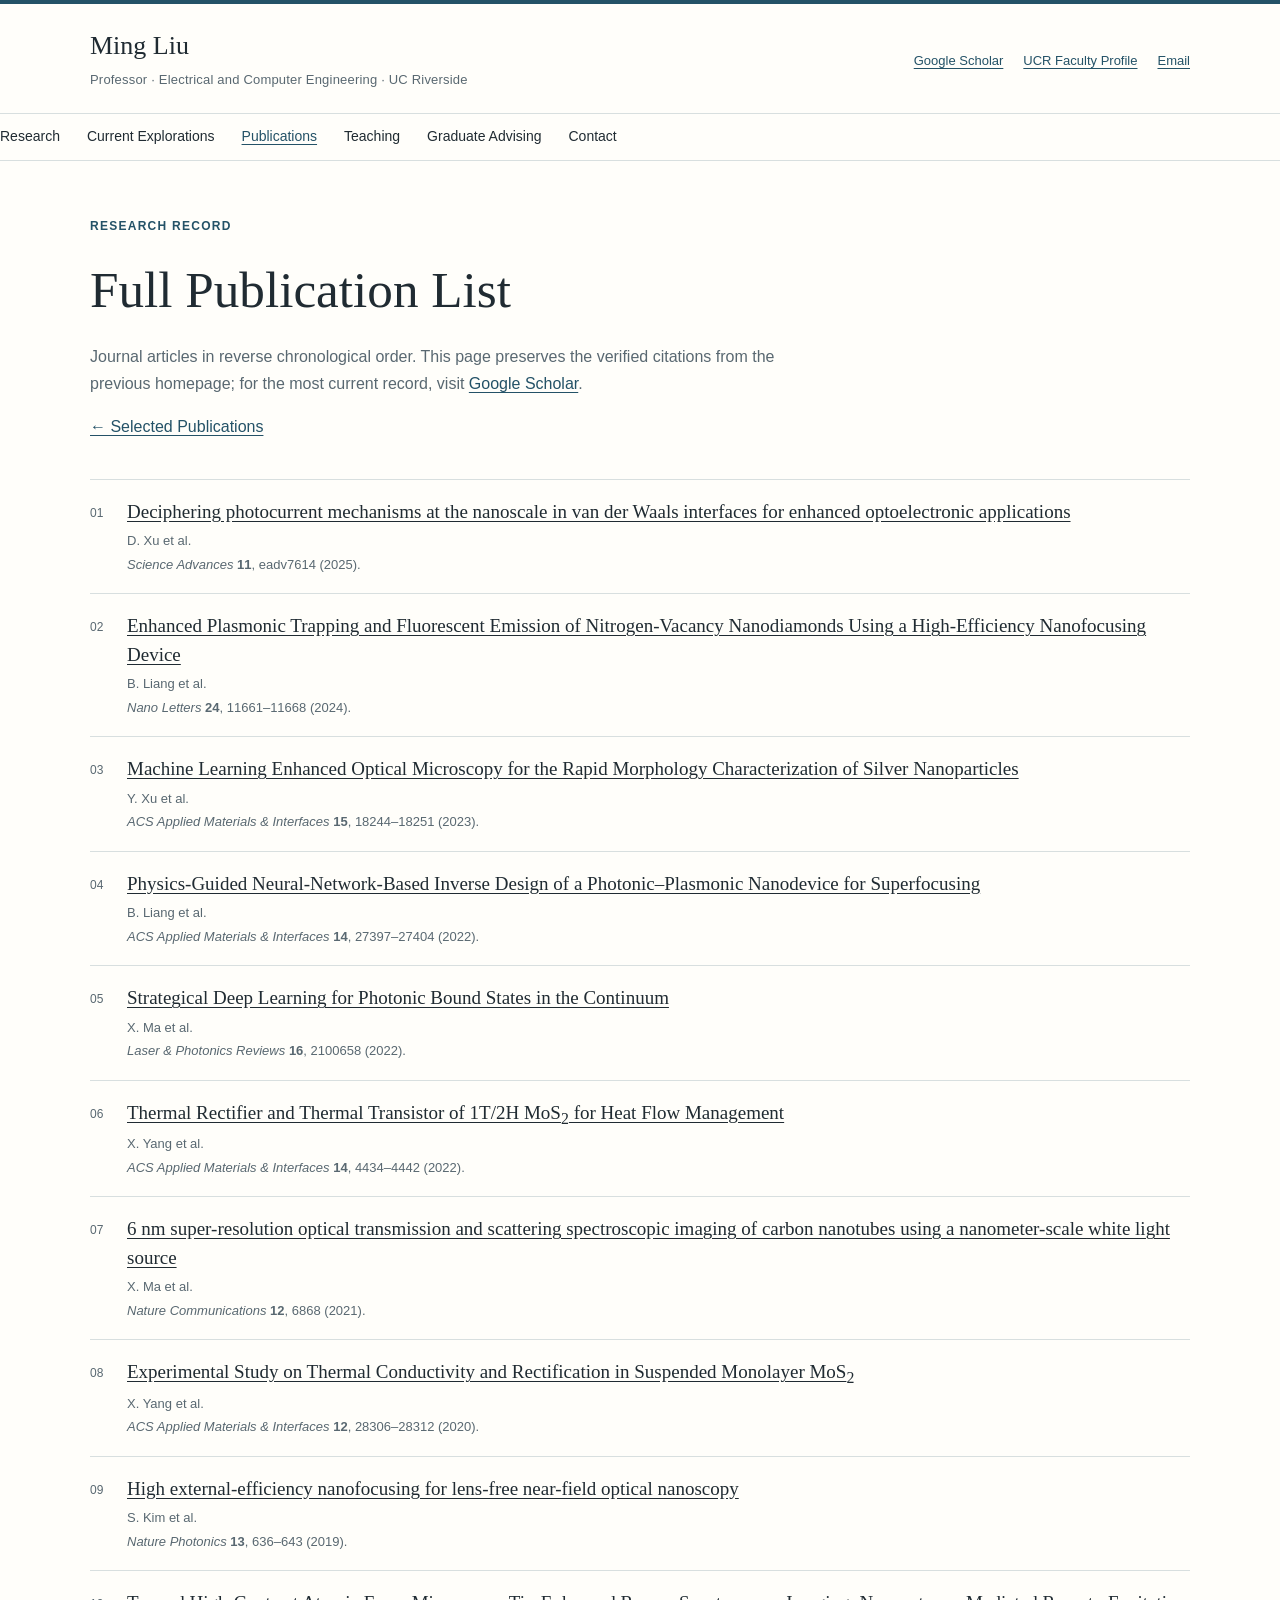
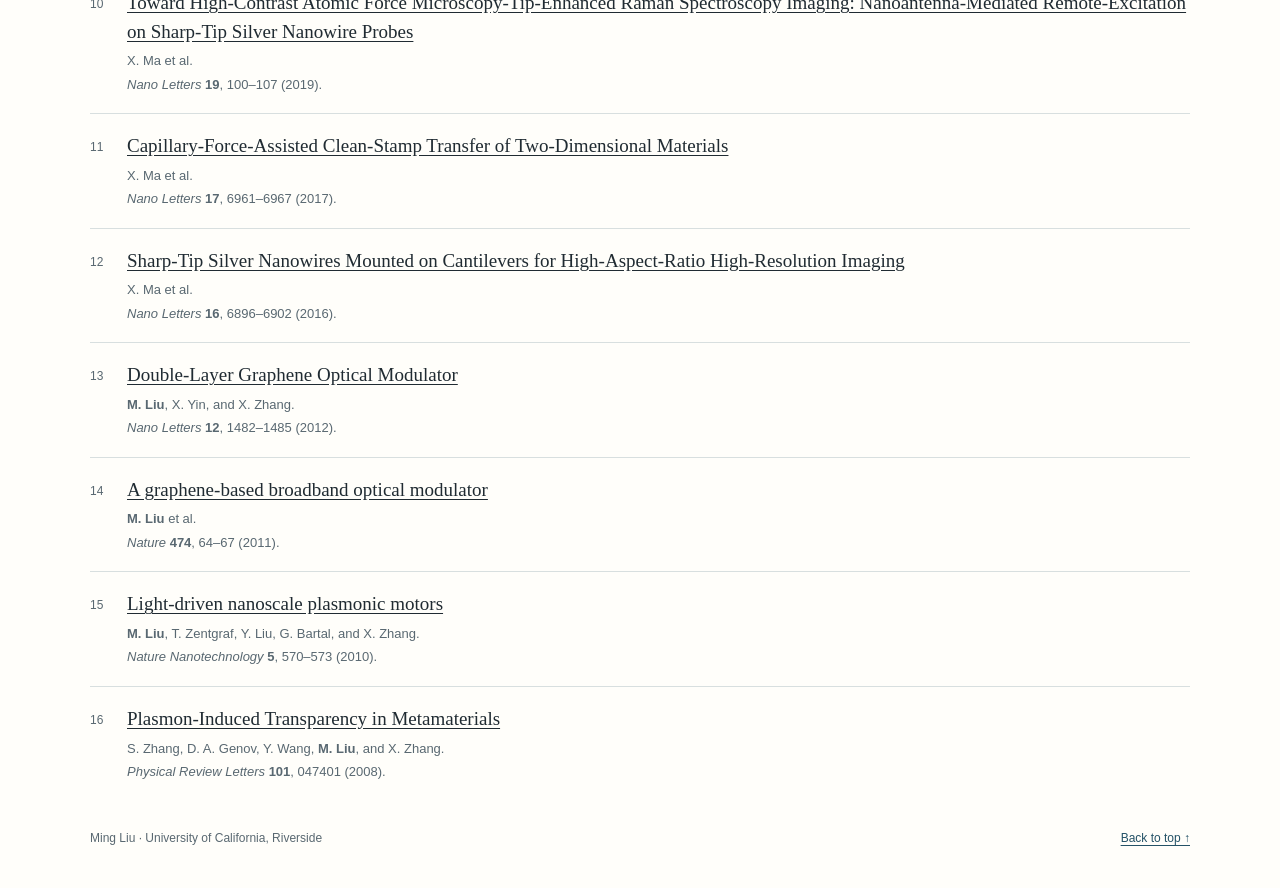
==== publications.html @ 0be2b6e4 "Redesign academic homepage around measurement science" ====
<!doctype html>
<html lang="en">
<head>
  <meta charset="utf-8">
  <meta name="viewport" content="width=device-width, initial-scale=1">
  <meta name="description" content="Full publication list for Ming Liu, Professor of Electrical and Computer Engineering at UC Riverside.">
  <title>Publications | Ming Liu | UC Riverside</title>
  <link rel="stylesheet" href="assets/site.css">
</head>
<body id="top">
  <a class="skip-link" href="#main">Skip to content</a>
  <header class="site-header">
    <div class="shell topline">
      <div><a class="brand" href="index.html#top">Ming Liu</a><div class="role">Professor · Electrical and Computer Engineering · UC Riverside</div></div>
      <div class="top-links"><a href="https://scholar.google.com/citations?user=1bPwuWgAAAAJ&amp;hl=en">Google Scholar</a><a href="https://profiles.ucr.edu/app/home/profile/mingliu">UCR Faculty Profile</a><a href="mailto:ming@ece.ucr.edu">Email</a></div>
    </div>
    <nav class="site-nav" aria-label="Main navigation"><ul class="shell">
      <li><a href="index.html#research">Research</a></li>
      <li><a href="index.html#explorations">Current Explorations</a></li>
      <li><a href="#publications" aria-current="page">Publications</a></li>
      <li><a href="index.html#teaching">Teaching</a></li>
      <li><a href="index.html#graduate-advising">Graduate Advising</a></li>
      <li><a href="index.html#contact">Contact</a></li>
    </ul></nav>
  </header>
  <main class="shell" id="main">
    <header class="inner-hero"><div class="eyebrow">Research record</div><h1 id="publications">Full Publication List</h1><p>Journal articles in reverse chronological order. This page preserves the verified citations from the previous homepage; for the most current record, visit <a href="https://scholar.google.com/citations?user=1bPwuWgAAAAJ&amp;hl=en">Google Scholar</a>.</p><p><a href="index.html#publications">← Selected Publications</a></p></header>
          <ol class="publications">
            <li class="publication">
              <a class="paper-title" href="https://doi.org/10.1126/sciadv.adv7614">Deciphering photocurrent mechanisms at the nanoscale in van der Waals interfaces for enhanced optoelectronic applications</a>
              <p class="paper-authors">D. Xu et al.</p>
              <p class="paper-venue"><cite>Science Advances</cite> <strong>11</strong>, eadv7614 (2025).</p>
            </li>
            <li class="publication">
              <a class="paper-title" href="https://doi.org/10.1021/acs.nanolett.4c03163">Enhanced Plasmonic Trapping and Fluorescent Emission of Nitrogen-Vacancy Nanodiamonds Using a High-Efficiency Nanofocusing Device</a>
              <p class="paper-authors">B. Liang et al.</p>
              <p class="paper-venue"><cite>Nano Letters</cite> <strong>24</strong>, 11661–11668 (2024).</p>
            </li>
            <li class="publication">
              <a class="paper-title" href="https://doi.org/10.1021/acsami.3c02448">Machine Learning Enhanced Optical Microscopy for the Rapid Morphology Characterization of Silver Nanoparticles</a>
              <p class="paper-authors">Y. Xu et al.</p>
              <p class="paper-venue"><cite>ACS Applied Materials &amp; Interfaces</cite> <strong>15</strong>, 18244–18251 (2023).</p>
            </li>
            <li class="publication">
              <a class="paper-title" href="https://doi.org/10.1021/acsami.2c05083">Physics-Guided Neural-Network-Based Inverse Design of a Photonic–Plasmonic Nanodevice for Superfocusing</a>
              <p class="paper-authors">B. Liang et al.</p>
              <p class="paper-venue"><cite>ACS Applied Materials &amp; Interfaces</cite> <strong>14</strong>, 27397–27404 (2022).</p>
            </li>
            <li class="publication">
              <a class="paper-title" href="https://doi.org/10.1002/lpor.202100658">Strategical Deep Learning for Photonic Bound States in the Continuum</a>
              <p class="paper-authors">X. Ma et al.</p>
              <p class="paper-venue"><cite>Laser &amp; Photonics Reviews</cite> <strong>16</strong>, 2100658 (2022).</p>
            </li>
            <li class="publication">
              <a class="paper-title" href="https://doi.org/10.1021/acsami.1c21226">Thermal Rectifier and Thermal Transistor of 1T/2H MoS<sub>2</sub> for Heat Flow Management</a>
              <p class="paper-authors">X. Yang et al.</p>
              <p class="paper-venue"><cite>ACS Applied Materials &amp; Interfaces</cite> <strong>14</strong>, 4434–4442 (2022).</p>
            </li>
            <li class="publication">
              <a class="paper-title" href="https://doi.org/10.1038/s41467-021-27216-5">6 nm super-resolution optical transmission and scattering spectroscopic imaging of carbon nanotubes using a nanometer-scale white light source</a>
              <p class="paper-authors">X. Ma et al.</p>
              <p class="paper-venue"><cite>Nature Communications</cite> <strong>12</strong>, 6868 (2021).</p>
            </li>
            <li class="publication">
              <a class="paper-title" href="https://doi.org/10.1021/acsami.0c07544">Experimental Study on Thermal Conductivity and Rectification in Suspended Monolayer MoS<sub>2</sub></a>
              <p class="paper-authors">X. Yang et al.</p>
              <p class="paper-venue"><cite>ACS Applied Materials &amp; Interfaces</cite> <strong>12</strong>, 28306–28312 (2020).</p>
            </li>
            <li class="publication">
              <a class="paper-title" href="https://doi.org/10.1038/s41566-019-0456-9">High external-efficiency nanofocusing for lens-free near-field optical nanoscopy</a>
              <p class="paper-authors">S. Kim et al.</p>
              <p class="paper-venue"><cite>Nature Photonics</cite> <strong>13</strong>, 636–643 (2019).</p>
            </li>
            <li class="publication">
              <a class="paper-title" href="https://doi.org/10.1021/acs.nanolett.8b03399">Toward High-Contrast Atomic Force Microscopy-Tip-Enhanced Raman Spectroscopy Imaging: Nanoantenna-Mediated Remote-Excitation on Sharp-Tip Silver Nanowire Probes</a>
              <p class="paper-authors">X. Ma et al.</p>
              <p class="paper-venue"><cite>Nano Letters</cite> <strong>19</strong>, 100–107 (2019).</p>
            </li>
            <li class="publication">
              <a class="paper-title" href="https://doi.org/10.1021/acs.nanolett.7b03449">Capillary-Force-Assisted Clean-Stamp Transfer of Two-Dimensional Materials</a>
              <p class="paper-authors">X. Ma et al.</p>
              <p class="paper-venue"><cite>Nano Letters</cite> <strong>17</strong>, 6961–6967 (2017).</p>
            </li>
            <li class="publication">
              <a class="paper-title" href="https://doi.org/10.1021/acs.nanolett.6b02802">Sharp-Tip Silver Nanowires Mounted on Cantilevers for High-Aspect-Ratio High-Resolution Imaging</a>
              <p class="paper-authors">X. Ma et al.</p>
              <p class="paper-venue"><cite>Nano Letters</cite> <strong>16</strong>, 6896–6902 (2016).</p>
            </li>
            <li class="publication">
              <a class="paper-title" href="https://doi.org/10.1021/nl204202k">Double-Layer Graphene Optical Modulator</a>
              <p class="paper-authors"><strong>M. Liu</strong>, X. Yin, and X. Zhang.</p>
              <p class="paper-venue"><cite>Nano Letters</cite> <strong>12</strong>, 1482–1485 (2012).</p>
            </li>
            <li class="publication">
              <a class="paper-title" href="https://doi.org/10.1038/nature10067">A graphene-based broadband optical modulator</a>
              <p class="paper-authors"><strong>M. Liu</strong> et al.</p>
              <p class="paper-venue"><cite>Nature</cite> <strong>474</strong>, 64–67 (2011).</p>
            </li>
            <li class="publication">
              <a class="paper-title" href="https://doi.org/10.1038/nnano.2010.128">Light-driven nanoscale plasmonic motors</a>
              <p class="paper-authors"><strong>M. Liu</strong>, T. Zentgraf, Y. Liu, G. Bartal, and X. Zhang.</p>
              <p class="paper-venue"><cite>Nature Nanotechnology</cite> <strong>5</strong>, 570–573 (2010).</p>
            </li>
            <li class="publication">
              <a class="paper-title" href="https://doi.org/10.1103/PhysRevLett.101.047401">Plasmon-Induced Transparency in Metamaterials</a>
              <p class="paper-authors">S. Zhang, D. A. Genov, Y. Wang, <strong>M. Liu</strong>, and X. Zhang.</p>
              <p class="paper-venue"><cite>Physical Review Letters</cite> <strong>101</strong>, 047401 (2008).</p>
            </li>
          </ol>
  </main>
  <footer class="site-footer shell"><span>Ming Liu · University of California, Riverside</span><a href="#top">Back to top ↑</a></footer>
</body>
</html>
---- assets/site.css ----
:root {
  --ink:#202b32;
  --muted:#596871;
  --accent:#245267;
  --line:#d8dfdf;
  --soft:#f3f6f5;
  --paper:#fffefa;
}
* {
  box-sizing:border-box;
}
html {
  scroll-behavior:smooth;
  scroll-padding-top:24px;
}
body {
  margin:0;
  color:var(--ink);
  background:var(--paper);
  font:17px/1.68 -apple-system,BlinkMacSystemFont,"Segoe UI",Arial,sans-serif;
}
a {
  color:var(--accent);
  text-underline-offset:3px;
}
a:hover {
  text-decoration-thickness:2px;
}
a:focus-visible {
  outline:2px solid var(--accent);
  outline-offset:4px;
}
img {
  max-width:100%;
}
p {
  margin:0 0 1em;
}
p:last-child {
  margin-bottom:0;
}
h1,h2,h3 {
  font-family:Georgia,"Times New Roman",serif;
  font-weight:400;
}
.shell {
  width:min(100% - 64px,1100px);
  margin-inline:auto;
}
.skip-link {
  position:absolute;
  left:16px;
  top:-80px;
  z-index:10;
  padding:8px 14px;
  background:white;
}
.skip-link:focus {
  top:8px;
}
.site-header {
  border-top:4px solid var(--accent);
}
.topline {
  display:flex;
  align-items:center;
  justify-content:space-between;
  gap:28px;
  padding:27px 0 23px;
}
.brand {
  color:var(--ink);
  text-decoration:none;
  font:26px/1.15 Georgia,"Times New Roman",serif;
}
.brand:hover {
  color:var(--accent);
}
.role {
  margin-top:5px;
  color:var(--muted);
  font-size:13px;
  letter-spacing:.015em;
}
.top-links {
  display:flex;
  flex-wrap:wrap;
  justify-content:flex-end;
  gap:7px 20px;
  font-size:13px;
}
.top-links a {
  white-space:nowrap;
}
.site-nav {
  border-block:1px solid var(--line);
}
.site-nav ul {
  display:flex;
  flex-wrap:wrap;
  gap:0 27px;
  list-style:none;
  padding:0;
  margin:0;
}
.site-nav a {
  display:inline-block;
  padding:11px 0;
  color:var(--ink);
  text-decoration:none;
  font-size:14px;
}
.site-nav a:hover,.site-nav a[aria-current="page"] {
  color:var(--accent);
  text-decoration:underline;
}
.hero {
  display:grid;
  grid-template-columns:minmax(0,1fr) 125px;
  column-gap:clamp(24px,6vw,80px);
  row-gap:12px;
  align-items:start;
  padding:38px 0 40px;
}
.eyebrow {
  color:var(--accent);
  font-size:12px;
  font-weight:650;
  letter-spacing:.105em;
  text-transform:uppercase;
}
.hero h1 {
  margin:12px 0 20px;
  max-width:790px;
  font-size:clamp(36px,4.5vw,60px);
  line-height:1.1;
  letter-spacing:-.025em;
}
.hero p {
  max-width:750px;
  font-size:18px;
  line-height:1.64;
}
.portrait {
  display:block;
  width:125px;
  height:150px;
  object-fit:cover;
}
.section {
  border-top:1px solid var(--line);
  padding:56px 0 62px;
}
#research {
  padding-top:38px;
}
.section-header {
  display:grid;
  grid-template-columns:190px minmax(0,1fr);
  gap:30px;
  margin-bottom:30px;
}
.section-header h2 {
  margin:0;
  color:var(--accent);
  font-size:31px;
  line-height:1.17;
  letter-spacing:-.02em;
}
.section-header p {
  max-width:720px;
  margin:3px 0 0;
  color:var(--muted);
  font-size:16px;
}
.research-list {
  display:grid;
  gap:27px;
}
.research-area {
  display:grid;
  grid-template-columns:minmax(0,.95fr) minmax(0,1.05fr);
  gap:clamp(22px,4vw,48px);
  align-items:center;
  padding:24px 0;
  border-top:1px solid var(--line);
}
.research-area:nth-child(even) .research-figure {
  order:2;
}
.research-figure {
  margin:0;
  min-width:0;
}
.research-figure>a {
  display:block;
  border:1px solid var(--line);
  background:white;
}
.research-figure img {
  display:block;
  width:100%;
  height:auto;
}
.research-figure figcaption {
  margin-top:8px;
  color:var(--muted);
  font-size:11px;
  line-height:1.45;
}
.research-copy .number {
  color:var(--accent);
  font-size:12px;
  font-weight:650;
  letter-spacing:.09em;
}
.research-copy h3 {
  margin:8px 0 13px;
  font-size:clamp(24px,2.6vw,33px);
  line-height:1.22;
  letter-spacing:-.02em;
}
.research-copy p {
  max-width:520px;
  margin-bottom:16px;
}
.research-copy .question {
  color:var(--accent);
  font-size:16px;
  font-weight:600;
  line-height:1.5;
}
.references {
  margin:0;
  color:var(--muted);
  font-size:13px;
  line-height:1.7;
}
.methods {
  display:grid;
  grid-template-columns:190px minmax(0,1fr);
  gap:30px;
  padding:27px 30px;
  margin:4px 0 60px;
  background:var(--soft);
  border-left:3px solid var(--accent);
}
.methods h2 {
  margin:0;
  color:var(--accent);
  font-size:23px;
  line-height:1.25;
}
.methods p {
  margin-bottom:11px;
  font-size:16px;
}
.explorations {
  padding-top:54px;
}
.explore-grid {
  display:grid;
  grid-template-columns:1fr 1fr;
  gap:32px;
}
.explore-card {
  max-width:760px;
  margin-left:220px;
  padding:24px 0 0;
  border-top:2px solid var(--line);
}
.explore-card h3 {
  margin:0 0 12px;
  font-size:25px;
}
.explore-card p {
  font-size:16px;
}
.status {
  display:inline-block;
  margin-top:13px;
  color:var(--muted);
  font-size:12px;
}
.selected-list,.publications {
  list-style:none;
  padding:0;
  margin:0;
}
.selected-list {
  display:grid;
  grid-template-columns:1fr 1fr;
  gap:0 38px;
}
.selected-list li {
  padding:17px 0;
  border-top:1px solid var(--line);
}
.selected-list a {
  display:block;
  color:var(--ink);
  font:18px/1.43 Georgia,"Times New Roman",serif;
}
.selected-list a:hover {
  color:var(--accent);
}
.selected-list small {
  display:block;
  margin-top:5px;
  color:var(--muted);
  font-size:13px;
  line-height:1.5;
}
.all-publications {
  margin:25px 0 0;
  font-size:14px;
}
.compact {
  display:grid;
  grid-template-columns:190px minmax(0,1fr);
  gap:30px;
}
.compact h2 {
  margin:0;
  color:var(--accent);
  font-size:28px;
  line-height:1.25;
}
.compact>div {
  max-width:730px;
}
.compact p {
  font-size:16px;
}
.teaching-level {
  margin:20px 0 9px;
  font-size:20px;
}
.course-list {
  display:grid;
  grid-template-columns:140px minmax(0,1fr);
  gap:7px 16px;
  margin:0;
  font-size:15px;
}
.course-list dt {
  color:var(--accent);
  font-weight:600;
}
.course-list dd {
  margin:0;
}
.contact-details {
  display:grid;
  grid-template-columns:82px minmax(0,1fr);
  gap:8px 16px;
  margin:0;
  font-size:15px;
}
.contact-details dt {
  color:var(--muted);
}
.contact-details dd {
  margin:0;
  overflow-wrap:anywhere;
}
address {
  font-style:normal;
}
.site-footer {
  display:flex;
  justify-content:space-between;
  gap:16px;
  flex-wrap:wrap;
  padding:27px 0 40px;
  color:var(--muted);
  font-size:12px;
}
.inner-hero {
  padding:55px 0 38px;
}
.inner-hero h1 {
  margin:11px 0;
  font-size:clamp(37px,4vw,54px);
}
.inner-hero p {
  color:var(--muted);
  max-width:700px;
  font-size:16px;
}
.publication {
  position:relative;
  padding:19px 0 19px 37px;
  border-top:1px solid var(--line);
  counter-increment:papers;
}
.publications {
  counter-reset:papers;
}
.publication::before {
  content:counter(papers,decimal-leading-zero);
  position:absolute;
  left:0;
  top:23px;
  color:var(--muted);
  font-size:12px;
}
.paper-title {
  color:var(--ink);
  font:19px/1.42 Georgia,"Times New Roman",serif;
}
.paper-title:hover {
  color:var(--accent);
}
.paper-authors,.paper-venue {
  margin:4px 0 0;
  color:var(--muted);
  font-size:13px;
  line-height:1.5;
}
.paper-venue cite {
  font-style:italic;
}
@media(max-width:800px) {
  .section-header,.compact,.methods {
    grid-template-columns:1fr;
    gap:12px;
  }
  .section-header {
    margin-bottom:23px;
  }
  .research-area {
    grid-template-columns:1fr;
    gap:18px;
  }
  .research-area:nth-child(even) .research-figure {
    order:0;
  }
  .research-figure img {
    max-height:450px;
    object-fit:contain;
  }
  .explore-card {
    margin-left:0;
  }
}
@media(max-width:620px) {
  .shell {
    width:min(100% - 36px,1100px);
  }
  .topline {
    align-items:flex-start;
    flex-direction:column;
    gap:10px;
    padding:19px 0 15px;
  }
  .top-links {
    justify-content:flex-start;
    gap:4px 16px;
  }
  .site-nav ul {
    gap:0 17px;
  }
  .site-nav a {
    padding:8px 0;
    font-size:13px;
  }
  .hero {
    grid-template-columns:1fr 86px;
    gap:14px;
    padding:32px 0 42px;
  }
  .portrait {
    width:86px;
    height:103px;
  }
  .hero h1 {
    font-size:clamp(31px,9vw,43px);
    margin:8px 0 13px;
  }
  .hero p {
    grid-column:1/-1;
    font-size:16px;
  }
  .section {
    padding:41px 0 47px;
  }
  .section-header h2 {
    font-size:28px;
  }
  .research-list {
    gap:12px;
  }
  .research-area {
    padding:17px 0;
  }
  .research-copy h3 {
    font-size:25px;
  }
  .research-copy p {
    font-size:15px;
  }
  .methods {
    padding:20px;
    margin-bottom:40px;
  }
  .explore-grid,.selected-list {
    grid-template-columns:1fr;
    gap:0;
  }
  .explore-card+.explore-card {
    margin-top:20px;
  }
  .compact h2 {
    font-size:26px;
  }
  .course-list {
    grid-template-columns:110px minmax(0,1fr);
  }
}
@media(prefers-reduced-motion:reduce) {
  html {
    scroll-behavior:auto;
  }
}
@media print {
  body {
    font-size:11pt;
  }
  .shell {
    width:100%;
  }
  .site-nav,.skip-link,.site-footer a {
    display:none;
  }
  .research-area,.publication {
    break-inside:avoid;
  }
  .hero {
    padding:20px 0;
  }
}
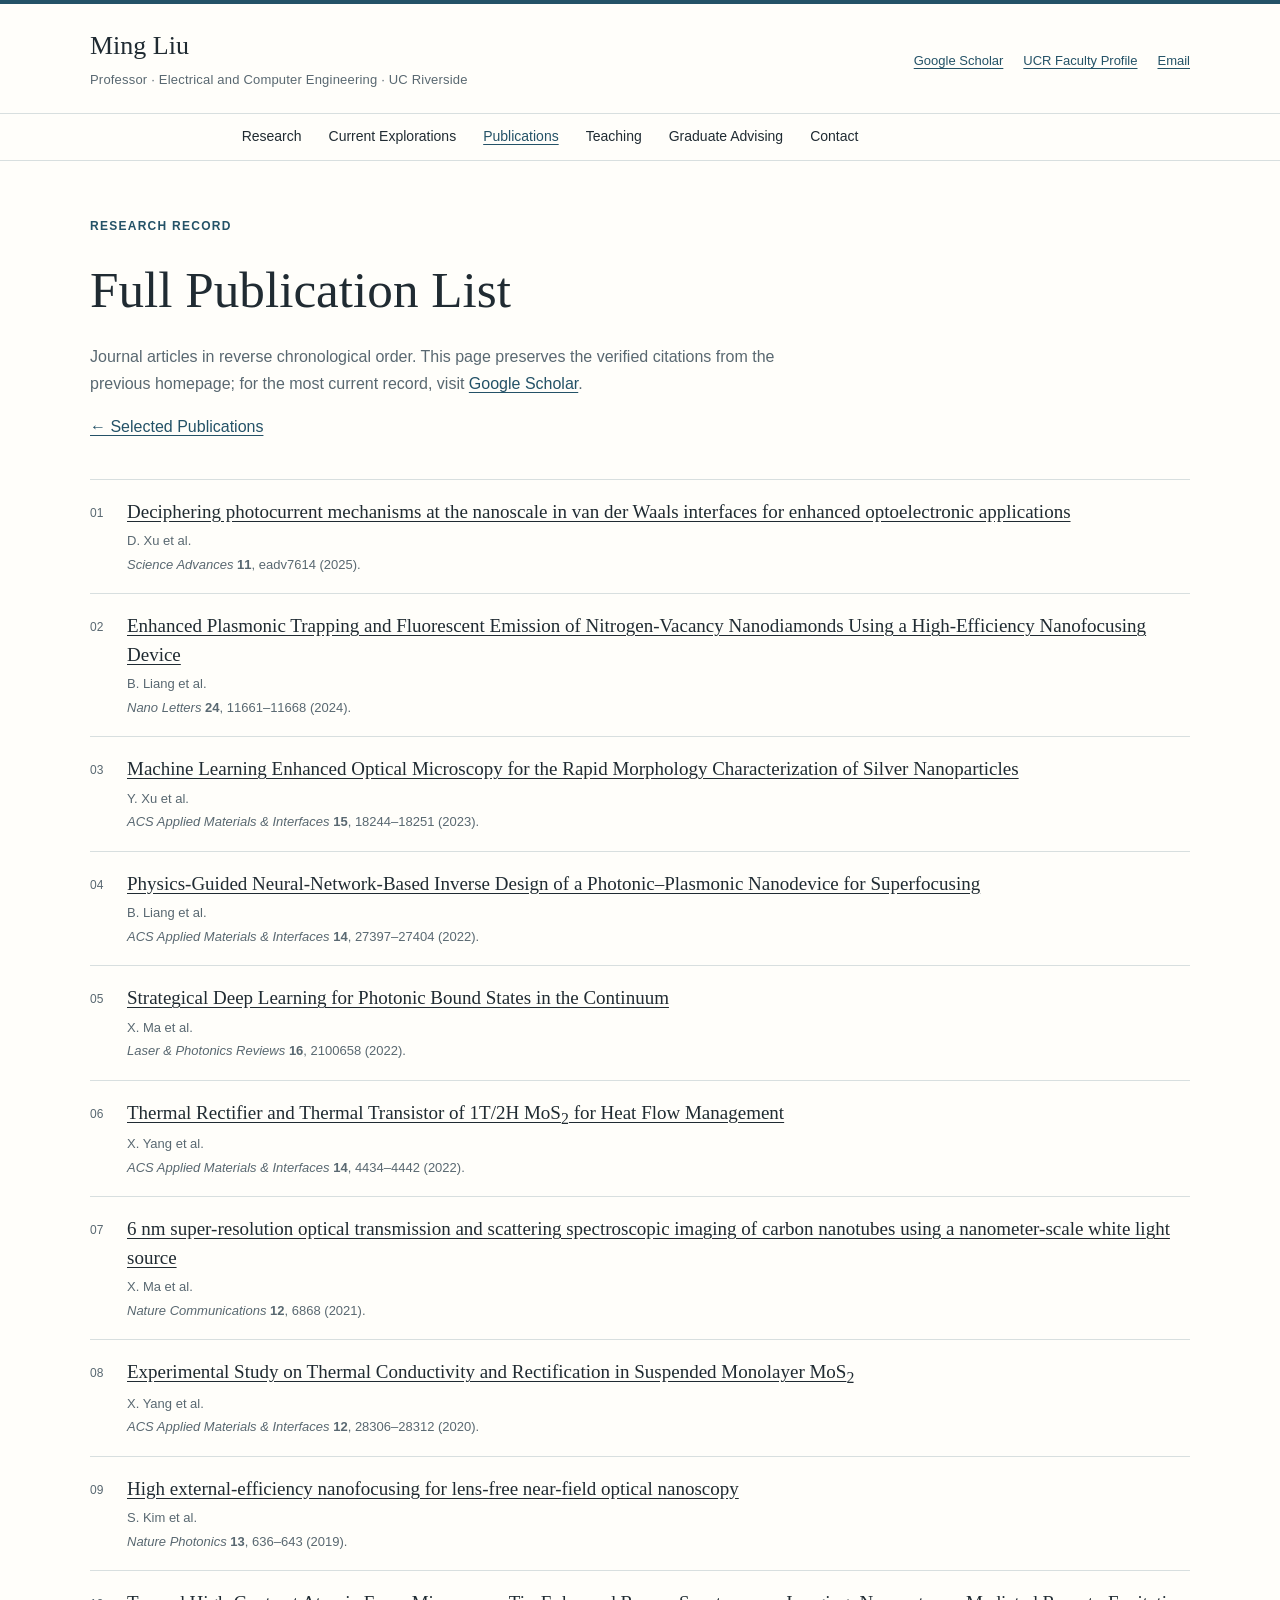
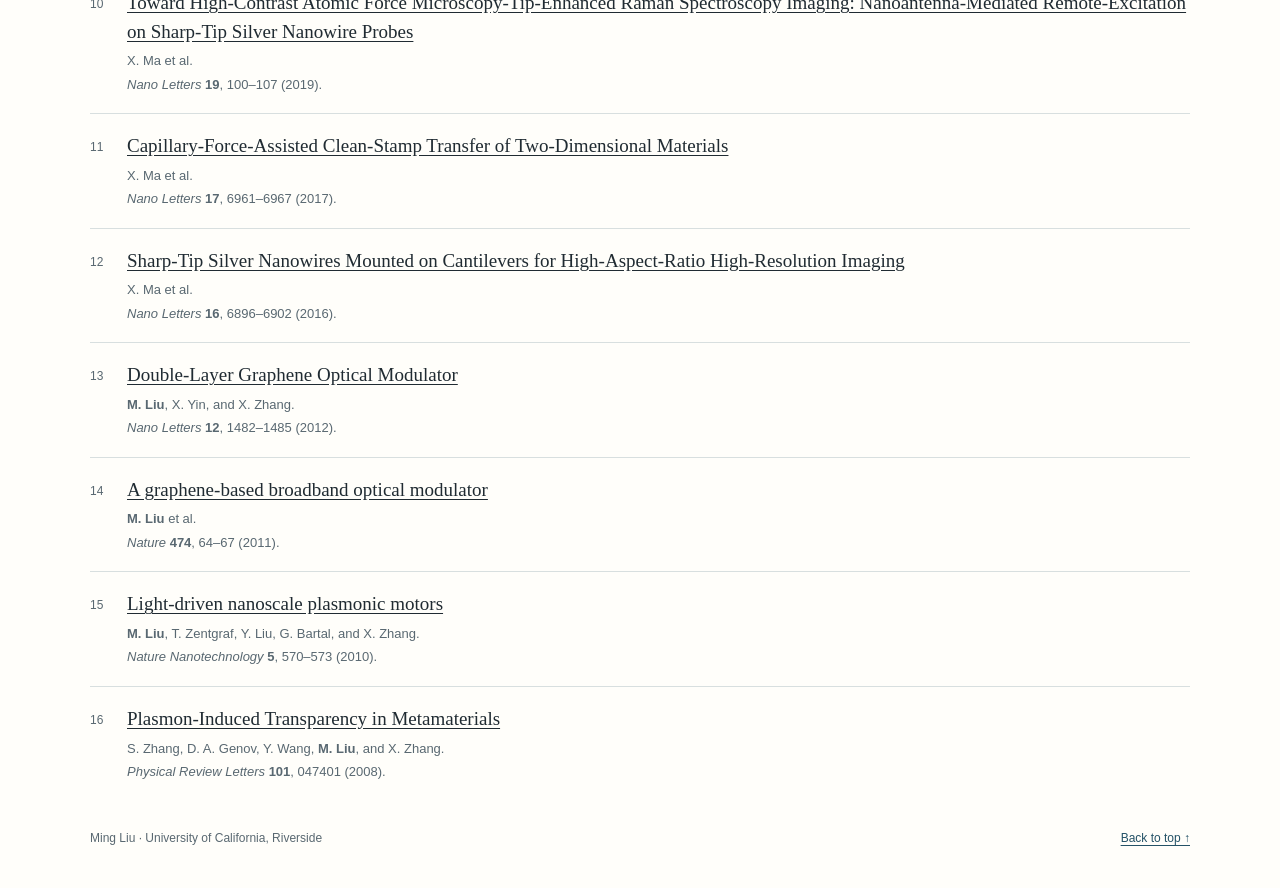
==== commit 374e0c2a: "Refresh stylesheet after navigation update" ====
--- a/publications.html
+++ b/publications.html
@@ -5,7 +5,7 @@
   <meta name="viewport" content="width=device-width, initial-scale=1">
   <meta name="description" content="Full publication list for Ming Liu, Professor of Electrical and Computer Engineering at UC Riverside.">
   <title>Publications | Ming Liu | UC Riverside</title>
-  <link rel="stylesheet" href="assets/site.css">
+  <link rel="stylesheet" href="assets/site.css?v=2">
 </head>
 <body id="top">
   <a class="skip-link" href="#main">Skip to content</a>
--- a/assets/site.css
+++ b/assets/site.css
@@ -98,6 +98,7 @@
 .site-nav ul {
   display:flex;
   flex-wrap:wrap;
+  justify-content:center;
   gap:0 27px;
   list-style:none;
   padding:0;
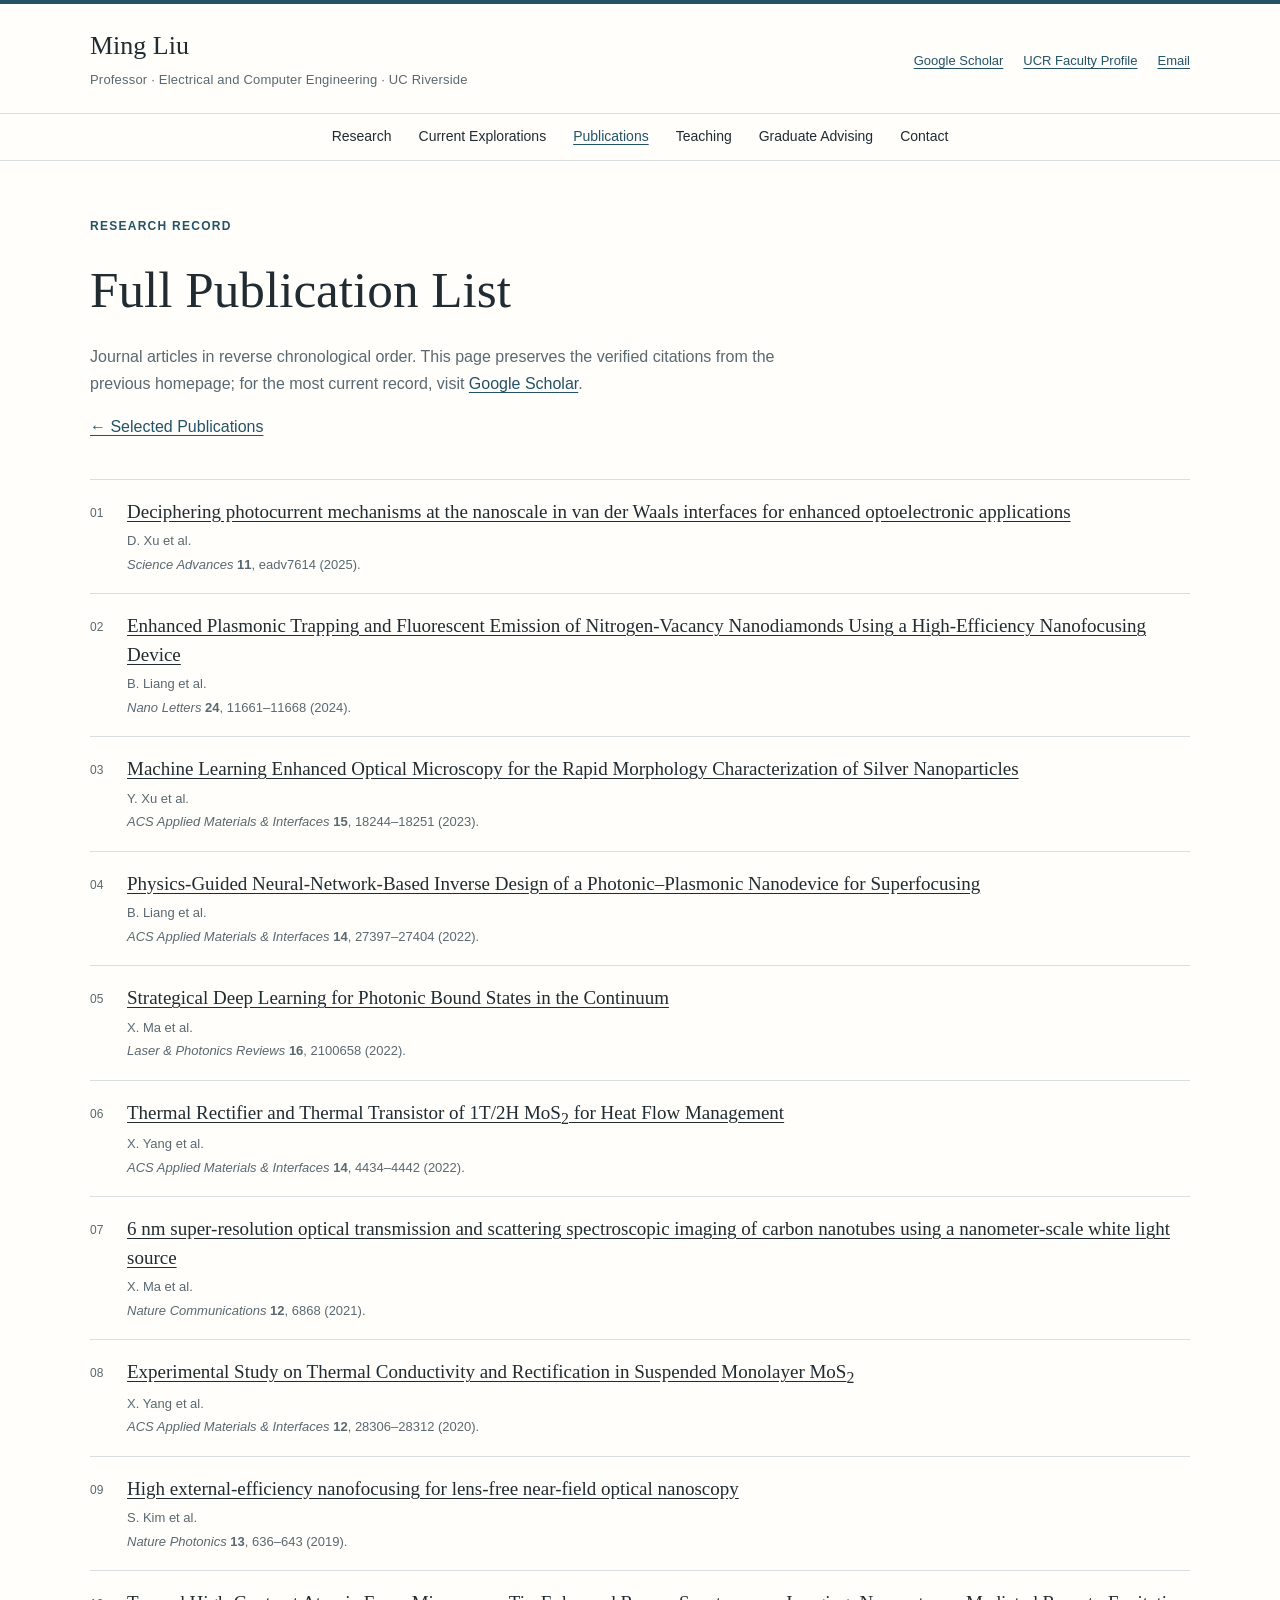
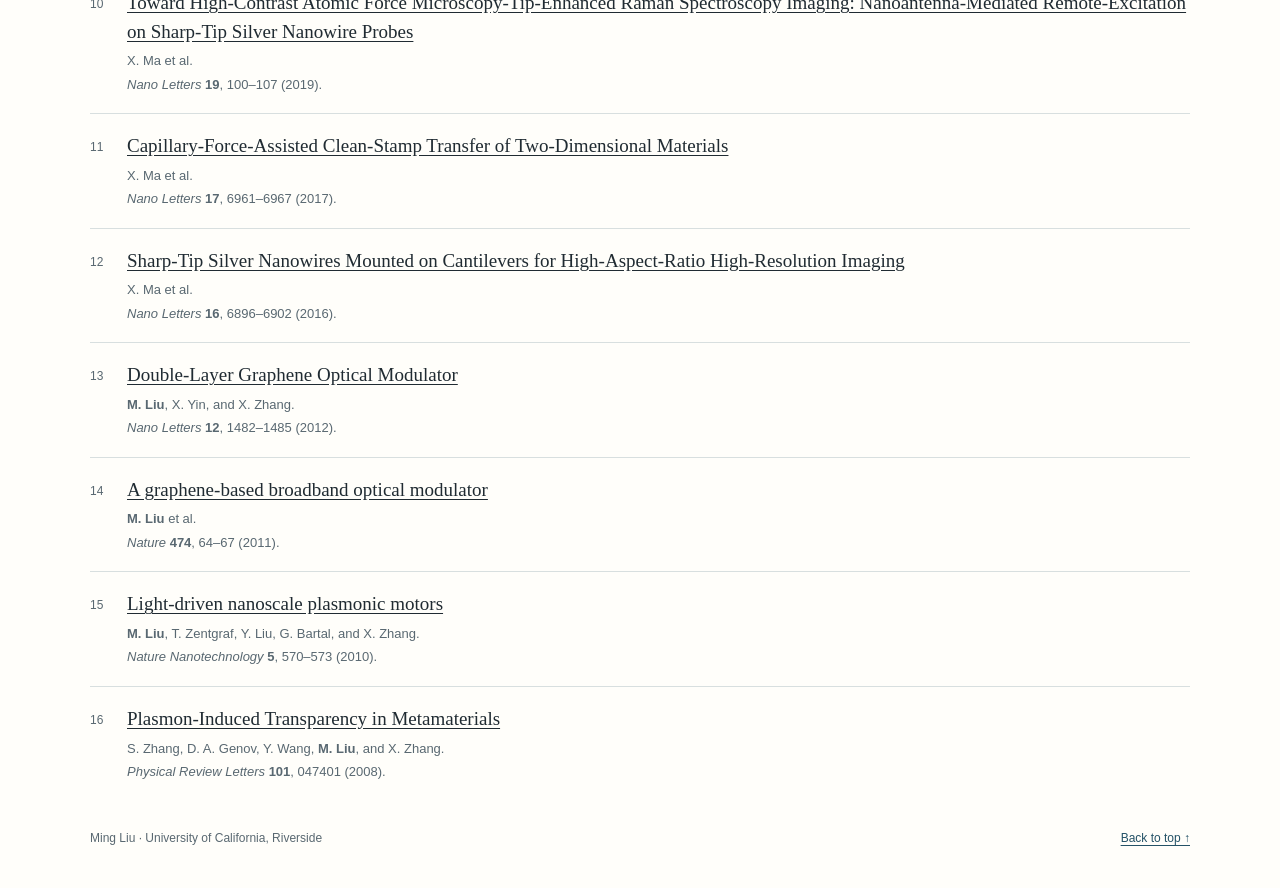
==== commit 305071b9: "Center navigation container on wide screens" ====
--- a/publications.html
+++ b/publications.html
@@ -5,7 +5,7 @@
   <meta name="viewport" content="width=device-width, initial-scale=1">
   <meta name="description" content="Full publication list for Ming Liu, Professor of Electrical and Computer Engineering at UC Riverside.">
   <title>Publications | Ming Liu | UC Riverside</title>
-  <link rel="stylesheet" href="assets/site.css?v=2">
+  <link rel="stylesheet" href="assets/site.css?v=4">
 </head>
 <body id="top">
   <a class="skip-link" href="#main">Skip to content</a>
--- a/assets/site.css
+++ b/assets/site.css
@@ -102,7 +102,7 @@
   gap:0 27px;
   list-style:none;
   padding:0;
-  margin:0;
+  margin:0 auto;
 }
 .site-nav a {
   display:inline-block;
@@ -423,6 +423,12 @@
   font-style:italic;
 }
 @media(max-width:800px) {
+  .site-nav ul {
+    gap:0 12px;
+  }
+  .site-nav a {
+    font-size:13px;
+  }
   .section-header,.compact,.methods {
     grid-template-columns:1fr;
     gap:12px;
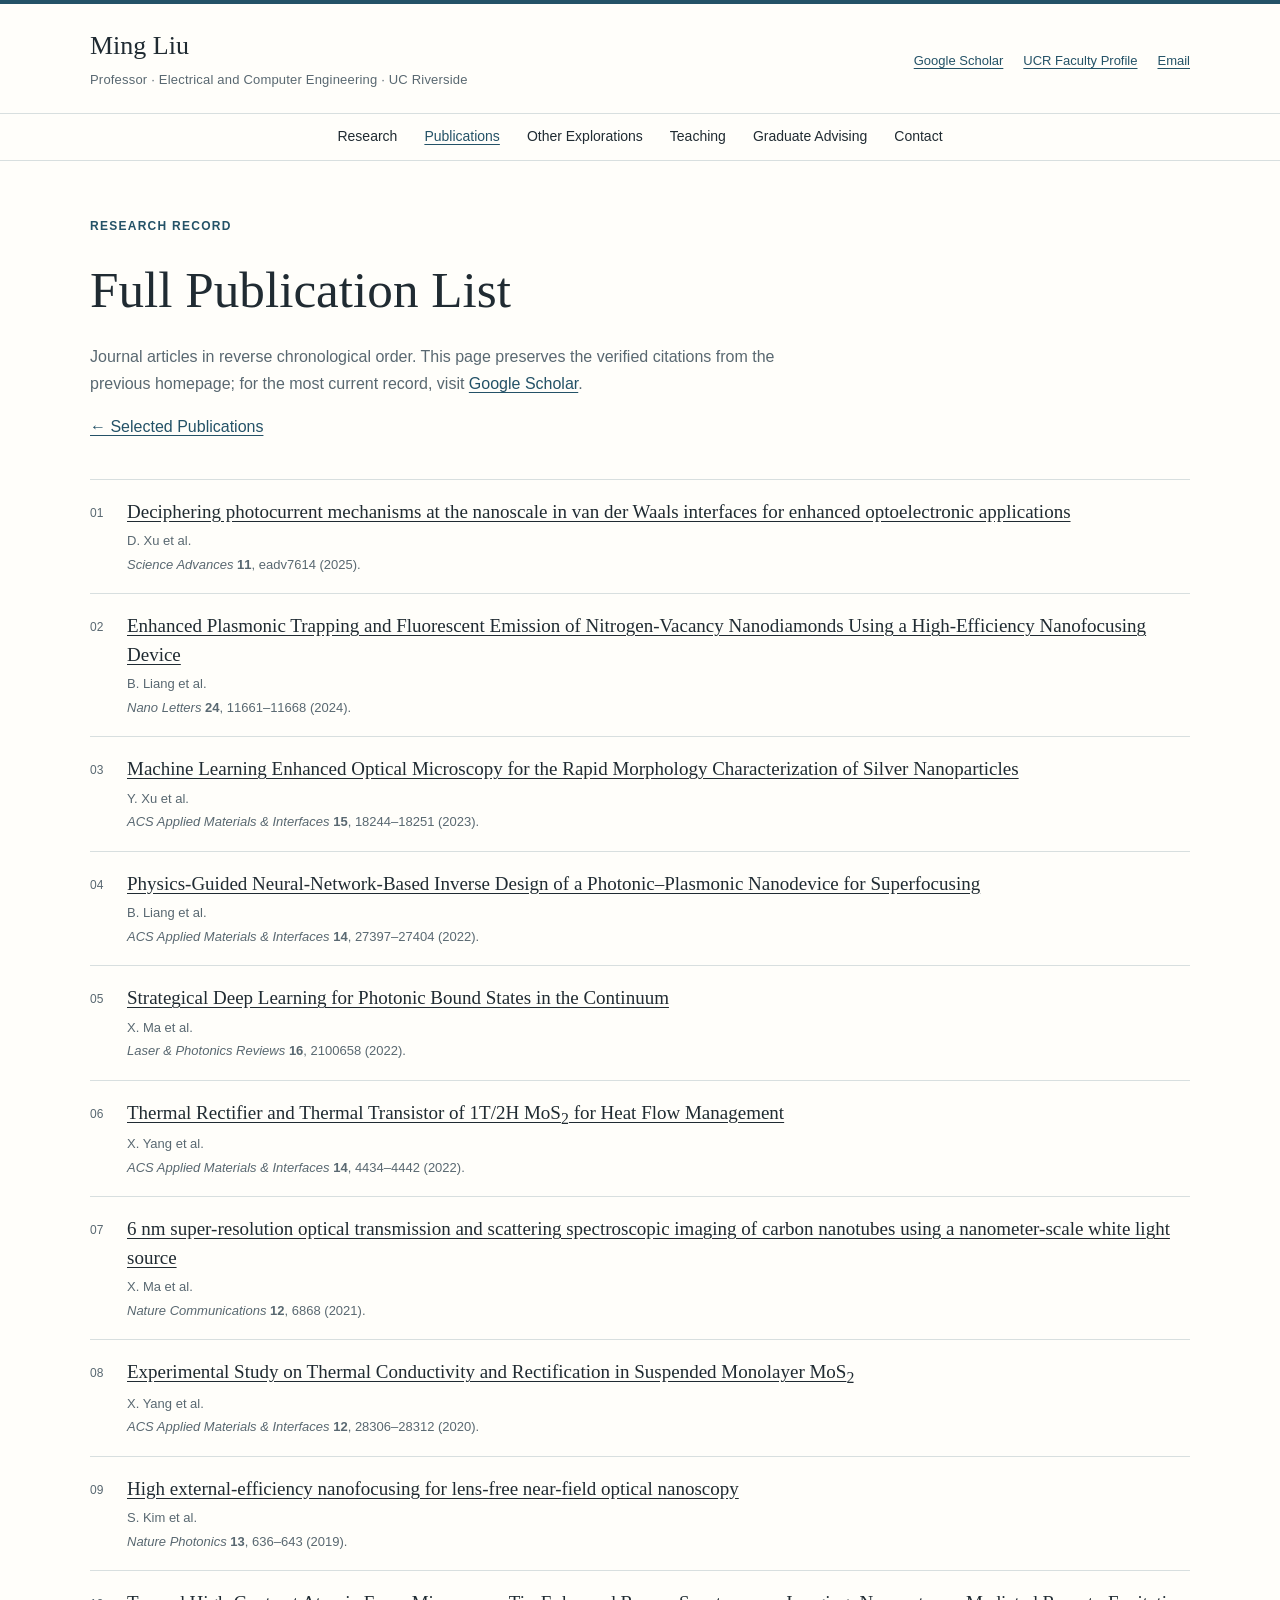
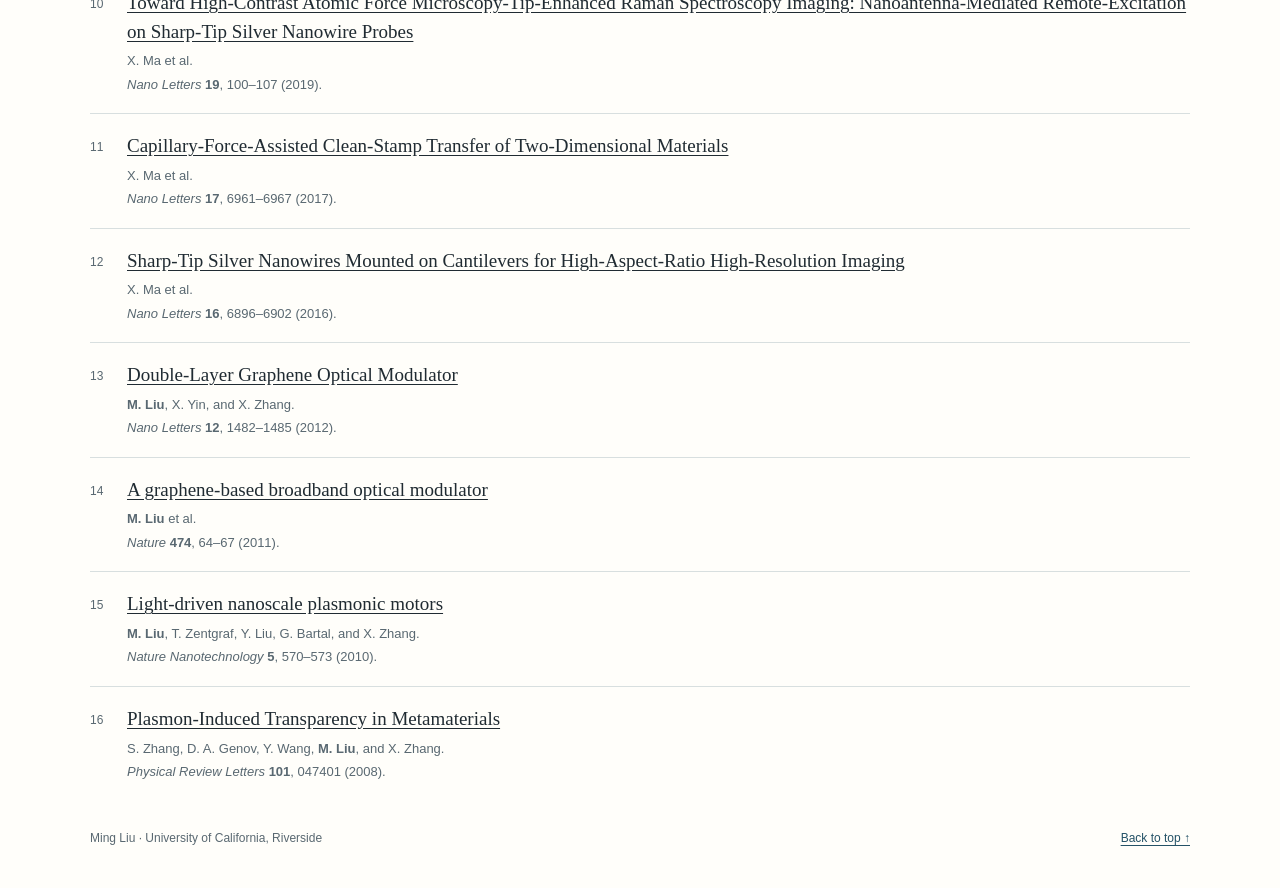
==== commit 9abc9f3e: "Clarify secondary exploration direction" ====
--- a/publications.html
+++ b/publications.html
@@ -5,7 +5,7 @@
   <meta name="viewport" content="width=device-width, initial-scale=1">
   <meta name="description" content="Full publication list for Ming Liu, Professor of Electrical and Computer Engineering at UC Riverside.">
   <title>Publications | Ming Liu | UC Riverside</title>
-  <link rel="stylesheet" href="assets/site.css?v=4">
+  <link rel="stylesheet" href="assets/site.css?v=5">
 </head>
 <body id="top">
   <a class="skip-link" href="#main">Skip to content</a>
@@ -16,8 +16,8 @@
     </div>
     <nav class="site-nav" aria-label="Main navigation"><ul class="shell">
       <li><a href="index.html#research">Research</a></li>
-      <li><a href="index.html#explorations">Current Explorations</a></li>
       <li><a href="#publications" aria-current="page">Publications</a></li>
+      <li><a href="index.html#explorations">Other Explorations</a></li>
       <li><a href="index.html#teaching">Teaching</a></li>
       <li><a href="index.html#graduate-advising">Graduate Advising</a></li>
       <li><a href="index.html#contact">Contact</a></li>
--- a/assets/site.css
+++ b/assets/site.css
@@ -259,6 +259,9 @@
 .explorations {
   padding-top:54px;
 }
+.explorations .section-header {
+  margin-bottom:52px;
+}
 .explore-grid {
   display:grid;
   grid-template-columns:1fr 1fr;
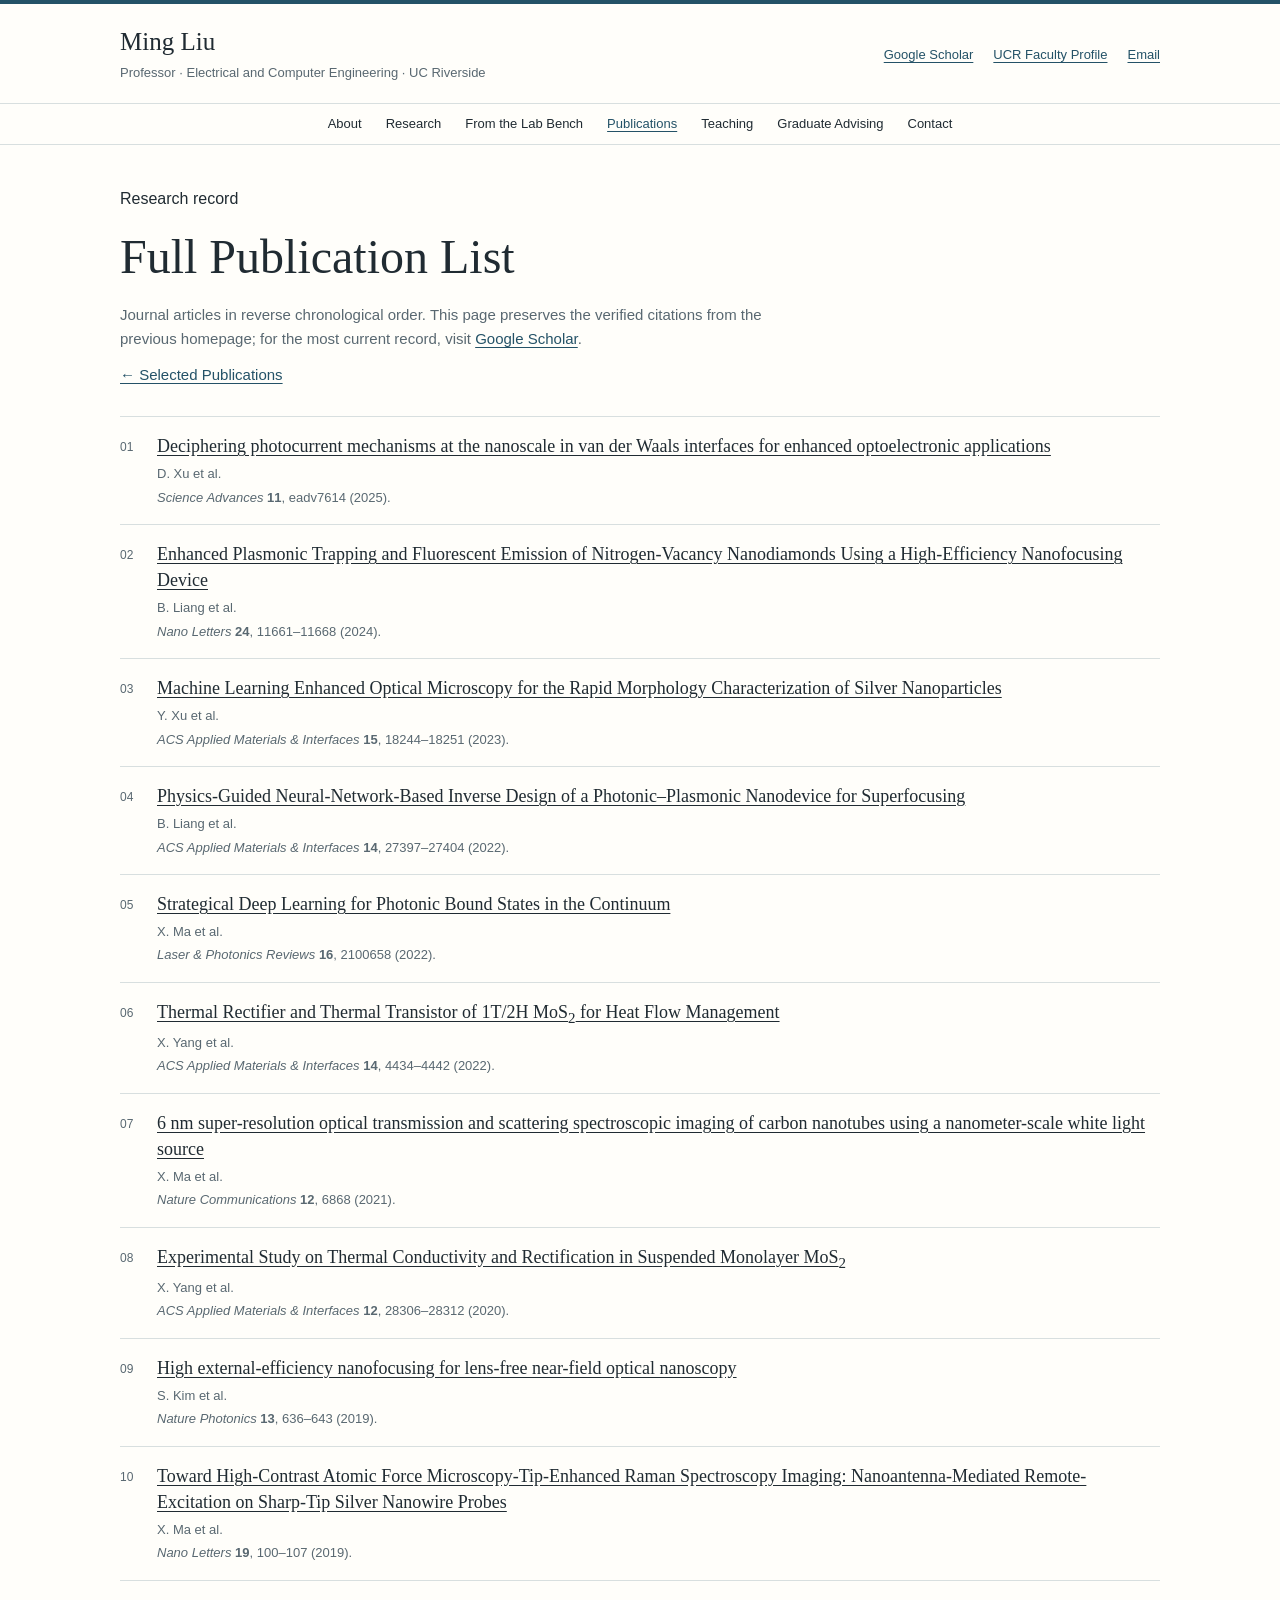
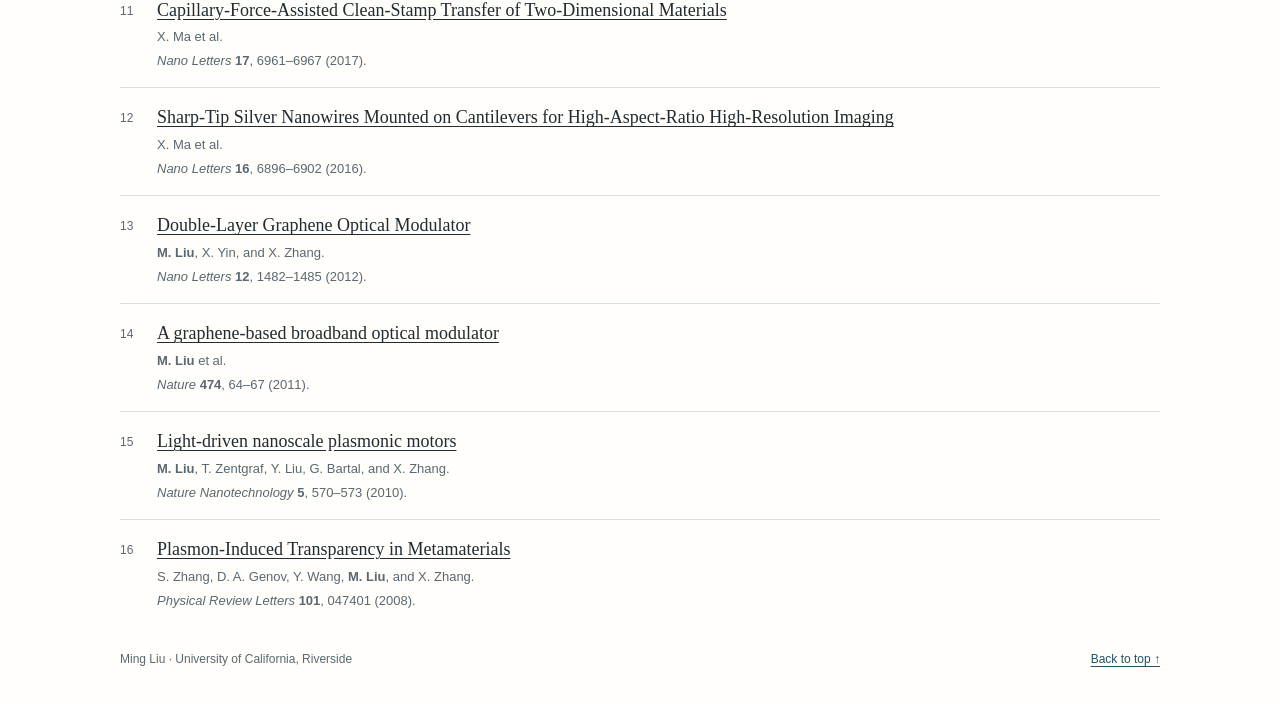
==== commit a59187dd: "Refocus academic homepage on faculty profile" ====
--- a/publications.html
+++ b/publications.html
@@ -5,7 +5,7 @@
   <meta name="viewport" content="width=device-width, initial-scale=1">
   <meta name="description" content="Full publication list for Ming Liu, Professor of Electrical and Computer Engineering at UC Riverside.">
   <title>Publications | Ming Liu | UC Riverside</title>
-  <link rel="stylesheet" href="assets/site.css?v=5">
+  <link rel="stylesheet" href="assets/site.css?v=6">
 </head>
 <body id="top">
   <a class="skip-link" href="#main">Skip to content</a>
@@ -15,9 +15,10 @@
       <div class="top-links"><a href="https://scholar.google.com/citations?user=1bPwuWgAAAAJ&amp;hl=en">Google Scholar</a><a href="https://profiles.ucr.edu/app/home/profile/mingliu">UCR Faculty Profile</a><a href="mailto:ming@ece.ucr.edu">Email</a></div>
     </div>
     <nav class="site-nav" aria-label="Main navigation"><ul class="shell">
+      <li><a href="index.html#about">About</a></li>
       <li><a href="index.html#research">Research</a></li>
+      <li><a href="index.html#lab-bench">From the Lab Bench</a></li>
       <li><a href="#publications" aria-current="page">Publications</a></li>
-      <li><a href="index.html#explorations">Other Explorations</a></li>
       <li><a href="index.html#teaching">Teaching</a></li>
       <li><a href="index.html#graduate-advising">Graduate Advising</a></li>
       <li><a href="index.html#contact">Contact</a></li>
--- a/assets/site.css
+++ b/assets/site.css
@@ -3,550 +3,123 @@
   --muted:#596871;
   --accent:#245267;
   --line:#d8dfdf;
-  --soft:#f3f6f5;
   --paper:#fffefa;
 }
-* {
-  box-sizing:border-box;
-}
-html {
-  scroll-behavior:smooth;
-  scroll-padding-top:24px;
-}
-body {
-  margin:0;
-  color:var(--ink);
-  background:var(--paper);
-  font:17px/1.68 -apple-system,BlinkMacSystemFont,"Segoe UI",Arial,sans-serif;
-}
-a {
-  color:var(--accent);
-  text-underline-offset:3px;
-}
-a:hover {
-  text-decoration-thickness:2px;
-}
-a:focus-visible {
-  outline:2px solid var(--accent);
-  outline-offset:4px;
-}
-img {
-  max-width:100%;
-}
-p {
-  margin:0 0 1em;
-}
-p:last-child {
-  margin-bottom:0;
-}
-h1,h2,h3 {
-  font-family:Georgia,"Times New Roman",serif;
-  font-weight:400;
-}
-.shell {
-  width:min(100% - 64px,1100px);
-  margin-inline:auto;
-}
-.skip-link {
-  position:absolute;
-  left:16px;
-  top:-80px;
-  z-index:10;
-  padding:8px 14px;
-  background:white;
-}
-.skip-link:focus {
-  top:8px;
-}
-.site-header {
-  border-top:4px solid var(--accent);
-}
-.topline {
-  display:flex;
-  align-items:center;
-  justify-content:space-between;
-  gap:28px;
-  padding:27px 0 23px;
-}
-.brand {
-  color:var(--ink);
-  text-decoration:none;
-  font:26px/1.15 Georgia,"Times New Roman",serif;
-}
-.brand:hover {
-  color:var(--accent);
-}
-.role {
-  margin-top:5px;
-  color:var(--muted);
-  font-size:13px;
-  letter-spacing:.015em;
-}
-.top-links {
-  display:flex;
-  flex-wrap:wrap;
-  justify-content:flex-end;
-  gap:7px 20px;
-  font-size:13px;
-}
-.top-links a {
-  white-space:nowrap;
-}
-.site-nav {
-  border-block:1px solid var(--line);
-}
-.site-nav ul {
-  display:flex;
-  flex-wrap:wrap;
-  justify-content:center;
-  gap:0 27px;
-  list-style:none;
-  padding:0;
-  margin:0 auto;
-}
-.site-nav a {
-  display:inline-block;
-  padding:11px 0;
-  color:var(--ink);
-  text-decoration:none;
-  font-size:14px;
-}
-.site-nav a:hover,.site-nav a[aria-current="page"] {
-  color:var(--accent);
-  text-decoration:underline;
-}
-.hero {
-  display:grid;
-  grid-template-columns:minmax(0,1fr) 125px;
-  column-gap:clamp(24px,6vw,80px);
-  row-gap:12px;
-  align-items:start;
-  padding:38px 0 40px;
-}
-.eyebrow {
-  color:var(--accent);
-  font-size:12px;
-  font-weight:650;
-  letter-spacing:.105em;
-  text-transform:uppercase;
-}
-.hero h1 {
-  margin:12px 0 20px;
-  max-width:790px;
-  font-size:clamp(36px,4.5vw,60px);
-  line-height:1.1;
-  letter-spacing:-.025em;
-}
-.hero p {
-  max-width:750px;
-  font-size:18px;
-  line-height:1.64;
-}
-.portrait {
-  display:block;
-  width:125px;
-  height:150px;
-  object-fit:cover;
-}
-.section {
-  border-top:1px solid var(--line);
-  padding:56px 0 62px;
-}
-#research {
-  padding-top:38px;
-}
-.section-header {
-  display:grid;
-  grid-template-columns:190px minmax(0,1fr);
-  gap:30px;
-  margin-bottom:30px;
-}
-.section-header h2 {
-  margin:0;
-  color:var(--accent);
-  font-size:31px;
-  line-height:1.17;
-  letter-spacing:-.02em;
-}
-.section-header p {
-  max-width:720px;
-  margin:3px 0 0;
-  color:var(--muted);
-  font-size:16px;
-}
-.research-list {
-  display:grid;
-  gap:27px;
-}
-.research-area {
-  display:grid;
-  grid-template-columns:minmax(0,.95fr) minmax(0,1.05fr);
-  gap:clamp(22px,4vw,48px);
-  align-items:center;
-  padding:24px 0;
-  border-top:1px solid var(--line);
-}
-.research-area:nth-child(even) .research-figure {
-  order:2;
-}
-.research-figure {
-  margin:0;
-  min-width:0;
-}
-.research-figure>a {
-  display:block;
-  border:1px solid var(--line);
-  background:white;
-}
-.research-figure img {
-  display:block;
-  width:100%;
-  height:auto;
-}
-.research-figure figcaption {
-  margin-top:8px;
-  color:var(--muted);
-  font-size:11px;
-  line-height:1.45;
-}
-.research-copy .number {
-  color:var(--accent);
-  font-size:12px;
-  font-weight:650;
-  letter-spacing:.09em;
-}
-.research-copy h3 {
-  margin:8px 0 13px;
-  font-size:clamp(24px,2.6vw,33px);
-  line-height:1.22;
-  letter-spacing:-.02em;
-}
-.research-copy p {
-  max-width:520px;
-  margin-bottom:16px;
-}
-.research-copy .question {
-  color:var(--accent);
-  font-size:16px;
-  font-weight:600;
-  line-height:1.5;
-}
-.references {
-  margin:0;
-  color:var(--muted);
-  font-size:13px;
-  line-height:1.7;
-}
-.methods {
-  display:grid;
-  grid-template-columns:190px minmax(0,1fr);
-  gap:30px;
-  padding:27px 30px;
-  margin:4px 0 60px;
-  background:var(--soft);
-  border-left:3px solid var(--accent);
-}
-.methods h2 {
-  margin:0;
-  color:var(--accent);
-  font-size:23px;
-  line-height:1.25;
-}
-.methods p {
-  margin-bottom:11px;
-  font-size:16px;
-}
-.explorations {
-  padding-top:54px;
-}
-.explorations .section-header {
-  margin-bottom:52px;
-}
-.explore-grid {
-  display:grid;
-  grid-template-columns:1fr 1fr;
-  gap:32px;
-}
-.explore-card {
-  max-width:760px;
-  margin-left:220px;
-  padding:24px 0 0;
-  border-top:2px solid var(--line);
-}
-.explore-card h3 {
-  margin:0 0 12px;
-  font-size:25px;
-}
-.explore-card p {
-  font-size:16px;
-}
-.status {
-  display:inline-block;
-  margin-top:13px;
-  color:var(--muted);
-  font-size:12px;
-}
-.selected-list,.publications {
-  list-style:none;
-  padding:0;
-  margin:0;
-}
-.selected-list {
-  display:grid;
-  grid-template-columns:1fr 1fr;
-  gap:0 38px;
-}
-.selected-list li {
-  padding:17px 0;
-  border-top:1px solid var(--line);
-}
-.selected-list a {
-  display:block;
-  color:var(--ink);
-  font:18px/1.43 Georgia,"Times New Roman",serif;
-}
-.selected-list a:hover {
-  color:var(--accent);
-}
-.selected-list small {
-  display:block;
-  margin-top:5px;
-  color:var(--muted);
-  font-size:13px;
-  line-height:1.5;
-}
-.all-publications {
-  margin:25px 0 0;
-  font-size:14px;
-}
-.compact {
-  display:grid;
-  grid-template-columns:190px minmax(0,1fr);
-  gap:30px;
-}
-.compact h2 {
-  margin:0;
-  color:var(--accent);
-  font-size:28px;
-  line-height:1.25;
-}
-.compact>div {
-  max-width:730px;
-}
-.compact p {
-  font-size:16px;
-}
-.teaching-level {
-  margin:20px 0 9px;
-  font-size:20px;
-}
-.course-list {
-  display:grid;
-  grid-template-columns:140px minmax(0,1fr);
-  gap:7px 16px;
-  margin:0;
-  font-size:15px;
-}
-.course-list dt {
-  color:var(--accent);
-  font-weight:600;
-}
-.course-list dd {
-  margin:0;
-}
-.contact-details {
-  display:grid;
-  grid-template-columns:82px minmax(0,1fr);
-  gap:8px 16px;
-  margin:0;
-  font-size:15px;
-}
-.contact-details dt {
-  color:var(--muted);
-}
-.contact-details dd {
-  margin:0;
-  overflow-wrap:anywhere;
-}
-address {
-  font-style:normal;
-}
-.site-footer {
-  display:flex;
-  justify-content:space-between;
-  gap:16px;
-  flex-wrap:wrap;
-  padding:27px 0 40px;
-  color:var(--muted);
-  font-size:12px;
-}
-.inner-hero {
-  padding:55px 0 38px;
-}
-.inner-hero h1 {
-  margin:11px 0;
-  font-size:clamp(37px,4vw,54px);
-}
-.inner-hero p {
-  color:var(--muted);
-  max-width:700px;
-  font-size:16px;
-}
-.publication {
-  position:relative;
-  padding:19px 0 19px 37px;
-  border-top:1px solid var(--line);
-  counter-increment:papers;
-}
-.publications {
-  counter-reset:papers;
-}
-.publication::before {
-  content:counter(papers,decimal-leading-zero);
-  position:absolute;
-  left:0;
-  top:23px;
-  color:var(--muted);
-  font-size:12px;
-}
-.paper-title {
-  color:var(--ink);
-  font:19px/1.42 Georgia,"Times New Roman",serif;
-}
-.paper-title:hover {
-  color:var(--accent);
-}
-.paper-authors,.paper-venue {
-  margin:4px 0 0;
-  color:var(--muted);
-  font-size:13px;
-  line-height:1.5;
-}
-.paper-venue cite {
-  font-style:italic;
-}
-@media(max-width:800px) {
-  .site-nav ul {
-    gap:0 12px;
-  }
-  .site-nav a {
-    font-size:13px;
-  }
-  .section-header,.compact,.methods {
-    grid-template-columns:1fr;
-    gap:12px;
-  }
-  .section-header {
-    margin-bottom:23px;
-  }
-  .research-area {
-    grid-template-columns:1fr;
-    gap:18px;
-  }
-  .research-area:nth-child(even) .research-figure {
-    order:0;
-  }
-  .research-figure img {
-    max-height:450px;
-    object-fit:contain;
-  }
-  .explore-card {
-    margin-left:0;
-  }
+* { box-sizing:border-box; }
+html { scroll-behavior:smooth; scroll-padding-top:20px; }
+body { margin:0; color:var(--ink); background:var(--paper); font:16px/1.56 -apple-system,BlinkMacSystemFont,"Segoe UI",Arial,sans-serif; }
+a { color:var(--accent); text-underline-offset:3px; }
+a:hover { text-decoration-thickness:2px; }
+a:focus-visible { outline:2px solid var(--accent); outline-offset:4px; }
+img { max-width:100%; }
+p { margin:0 0 .85em; }
+p:last-child { margin-bottom:0; }
+h1,h2,h3 { font-family:Georgia,"Times New Roman",serif; font-weight:400; }
+.shell { width:min(100% - 64px,1040px); margin-inline:auto; }
+.skip-link { position:absolute; left:16px; top:-80px; z-index:10; padding:8px 14px; background:white; }
+.skip-link:focus { top:8px; }
+.site-header { border-top:4px solid var(--accent); }
+.topline { display:flex; align-items:center; justify-content:space-between; gap:28px; padding:24px 0 20px; }
+.brand { color:var(--ink); text-decoration:none; font:25px/1.15 Georgia,"Times New Roman",serif; }
+.role { margin-top:5px; color:var(--muted); font-size:13px; }
+.top-links { display:flex; flex-wrap:wrap; justify-content:flex-end; gap:7px 20px; font-size:13px; }
+.top-links a { white-space:nowrap; }
+.site-nav { border-bottom:1px solid var(--line); }
+.topline+.site-nav { border-top:1px solid var(--line); }
+.site-nav ul { display:flex; flex-wrap:wrap; justify-content:center; gap:0 24px; list-style:none; padding:0; margin:0 auto; }
+.site-nav a { display:inline-block; padding:10px 0; color:var(--ink); text-decoration:none; font-size:13px; white-space:nowrap; }
+.site-nav a:hover,.site-nav a[aria-current="page"] { color:var(--accent); text-decoration:underline; }
+
+.about-intro { display:grid; grid-template-columns:180px minmax(0,1fr); column-gap:32px; padding:32px 0 34px; }
+.portrait { grid-row:1 / span 2; display:block; width:180px; height:216px; object-fit:cover; }
+.identity h1 { margin:0 0 4px; font-size:39px; line-height:1.13; }
+.affiliation { margin:0; color:var(--muted); font-size:16px; line-height:1.42; }
+.profile-links { display:flex; flex-wrap:wrap; gap:5px 18px; margin:11px 0 0; font-size:13px; }
+.biography { max-width:760px; margin-top:20px; }
+.biography h2 { margin:0 0 8px; color:var(--accent); font-size:22px; }
+.biography p { font-size:15px; line-height:1.55; }
+
+.section { border-top:1px solid var(--line); padding:33px 0 36px; }
+.section-heading { display:flex; flex-wrap:wrap; align-items:baseline; gap:4px 23px; margin-bottom:16px; }
+.section-heading h2,.compact h2 { margin:0; color:var(--accent); font-size:28px; line-height:1.2; }
+.section-heading p { color:var(--muted); font-size:14px; }
+.research-grid { display:grid; grid-template-columns:repeat(2,minmax(0,1fr)); gap:0 32px; }
+.research-area { min-width:0; padding:17px 0 20px; border-top:1px solid var(--line); }
+.research-area h3 { margin:0 0 8px; font-size:21px; line-height:1.26; }
+.research-area>p { max-width:470px; font-size:14.5px; line-height:1.52; }
+.references { color:var(--muted); font-size:12.5px !important; line-height:1.5; }
+.research-figure { margin:14px 0 0; }
+.research-figure>a { display:inline-block; max-width:270px; border:1px solid var(--line); background:white; }
+.research-figure img { display:block; width:auto; height:auto; max-width:100%; max-height:135px; }
+.research-figure figcaption { max-width:360px; margin-top:4px; color:var(--muted); font-size:10.5px; line-height:1.4; }
+.bench-detail { max-width:790px; }
+.bench-detail h3 { margin:0 0 9px; font-size:21px; }
+.bench-detail p { font-size:15px; }
+.selected-list,.publications { list-style:none; padding:0; margin:0; }
+.selected-list li { display:grid; grid-template-columns:55px minmax(0,1fr); gap:14px; padding:9px 0; border-top:1px solid var(--line); }
+.pub-year { color:var(--muted); font-size:13px; padding-top:2px; }
+.pub-title { display:block; font:16px/1.4 Georgia,"Times New Roman",serif; }
+.pub-meta { display:block; margin-top:2px; color:var(--muted); font-size:12.5px; }
+.pub-meta cite { font-style:italic; }
+.all-publications { margin:16px 0 0; font-size:13px; }
+.compact { display:grid; grid-template-columns:190px minmax(0,1fr); gap:24px; }
+.compact>div { max-width:730px; }
+.compact p { font-size:15px; }
+.teaching-level { margin:17px 0 7px; font-size:19px; }
+.course-list { display:grid; grid-template-columns:140px minmax(0,1fr); gap:5px 16px; margin:0; font-size:14px; }
+.course-list dt { color:var(--accent); font-weight:600; }
+.course-list dd { margin:0; }
+.contact-details { display:grid; grid-template-columns:82px minmax(0,1fr); gap:7px 16px; margin:0; font-size:14px; }
+.contact-details dt { color:var(--muted); }
+.contact-details dd { margin:0; overflow-wrap:anywhere; }
+address { font-style:normal; }
+.site-footer { display:flex; justify-content:space-between; gap:16px; flex-wrap:wrap; padding:23px 0 35px; color:var(--muted); font-size:12px; }
+
+/* Full publication list */
+.inner-hero { padding:42px 0 30px; }
+.inner-hero h1 { margin:8px 0; font-size:clamp(35px,4vw,48px); }
+.inner-hero p { color:var(--muted); max-width:700px; font-size:15px; }
+.publications { counter-reset:papers; }
+.publication { position:relative; padding:17px 0 17px 37px; border-top:1px solid var(--line); counter-increment:papers; }
+.publication::before { content:counter(papers,decimal-leading-zero); position:absolute; left:0; top:21px; color:var(--muted); font-size:12px; }
+.paper-title { color:var(--ink); font:18px/1.42 Georgia,"Times New Roman",serif; }
+.paper-title:hover { color:var(--accent); }
+.paper-authors,.paper-venue { margin:4px 0 0; color:var(--muted); font-size:13px; line-height:1.5; }
+.paper-venue cite { font-style:italic; }
+
+@media(max-width:780px) {
+  .shell { width:min(100% - 40px,1040px); }
+  .research-grid { gap:0 22px; }
+  .about-intro { grid-template-columns:150px minmax(0,1fr); gap:0 24px; }
+  .portrait { width:150px; height:180px; }
 }
 @media(max-width:620px) {
-  .shell {
-    width:min(100% - 36px,1100px);
-  }
-  .topline {
-    align-items:flex-start;
-    flex-direction:column;
-    gap:10px;
-    padding:19px 0 15px;
-  }
-  .top-links {
-    justify-content:flex-start;
-    gap:4px 16px;
-  }
-  .site-nav ul {
-    gap:0 17px;
-  }
-  .site-nav a {
-    padding:8px 0;
-    font-size:13px;
-  }
-  .hero {
-    grid-template-columns:1fr 86px;
-    gap:14px;
-    padding:32px 0 42px;
-  }
-  .portrait {
-    width:86px;
-    height:103px;
-  }
-  .hero h1 {
-    font-size:clamp(31px,9vw,43px);
-    margin:8px 0 13px;
-  }
-  .hero p {
-    grid-column:1/-1;
-    font-size:16px;
-  }
-  .section {
-    padding:41px 0 47px;
-  }
-  .section-header h2 {
-    font-size:28px;
-  }
-  .research-list {
-    gap:12px;
-  }
-  .research-area {
-    padding:17px 0;
-  }
-  .research-copy h3 {
-    font-size:25px;
-  }
-  .research-copy p {
-    font-size:15px;
-  }
-  .methods {
-    padding:20px;
-    margin-bottom:40px;
-  }
-  .explore-grid,.selected-list {
-    grid-template-columns:1fr;
-    gap:0;
-  }
-  .explore-card+.explore-card {
-    margin-top:20px;
-  }
-  .compact h2 {
-    font-size:26px;
-  }
-  .course-list {
-    grid-template-columns:110px minmax(0,1fr);
-  }
+  .shell { width:min(100% - 32px,1040px); }
+  .topline { align-items:flex-start; flex-direction:column; gap:9px; padding:18px 0 14px; }
+  .top-links { justify-content:flex-start; }
+  .site-nav ul { gap:0 15px; }
+  .site-nav a { padding:7px 0; font-size:12px; }
+  .about-intro { grid-template-columns:92px minmax(0,1fr); column-gap:17px; padding:24px 0 27px; }
+  .portrait { grid-row:1; width:92px; height:111px; }
+  .identity h1 { font-size:34px; }
+  .affiliation { font-size:13px; }
+  .profile-links { gap:3px 12px; margin-top:7px; font-size:12px; }
+  .biography { grid-column:1/-1; margin-top:18px; }
+  .biography h2 { font-size:21px; }
+  .biography p { font-size:14px; }
+  .section { padding:27px 0 30px; }
+  .section-heading h2,.compact h2 { font-size:25px; }
+  .research-grid { grid-template-columns:1fr; }
+  .research-area { padding:15px 0 17px; }
+  .research-area h3 { font-size:20px; }
+  .research-figure>a { max-width:240px; }
+  .compact { grid-template-columns:1fr; gap:12px; }
+  .course-list { grid-template-columns:110px minmax(0,1fr); }
 }
-@media(prefers-reduced-motion:reduce) {
-  html {
-    scroll-behavior:auto;
-  }
+@media(prefers-reduced-motion:reduce) { html { scroll-behavior:auto; } }
+@media print {
+  body { font-size:11pt; }
+  .shell { width:100%; }
+  .site-nav,.skip-link,.site-footer a { display:none; }
+  .research-area,.publication { break-inside:avoid; }
 }
-@media print {
-  body {
-    font-size:11pt;
-  }
-  .shell {
-    width:100%;
-  }
-  .site-nav,.skip-link,.site-footer a {
-    display:none;
-  }
-  .research-area,.publication {
-    break-inside:avoid;
-  }
-  .hero {
-    padding:20px 0;
-  }
-}
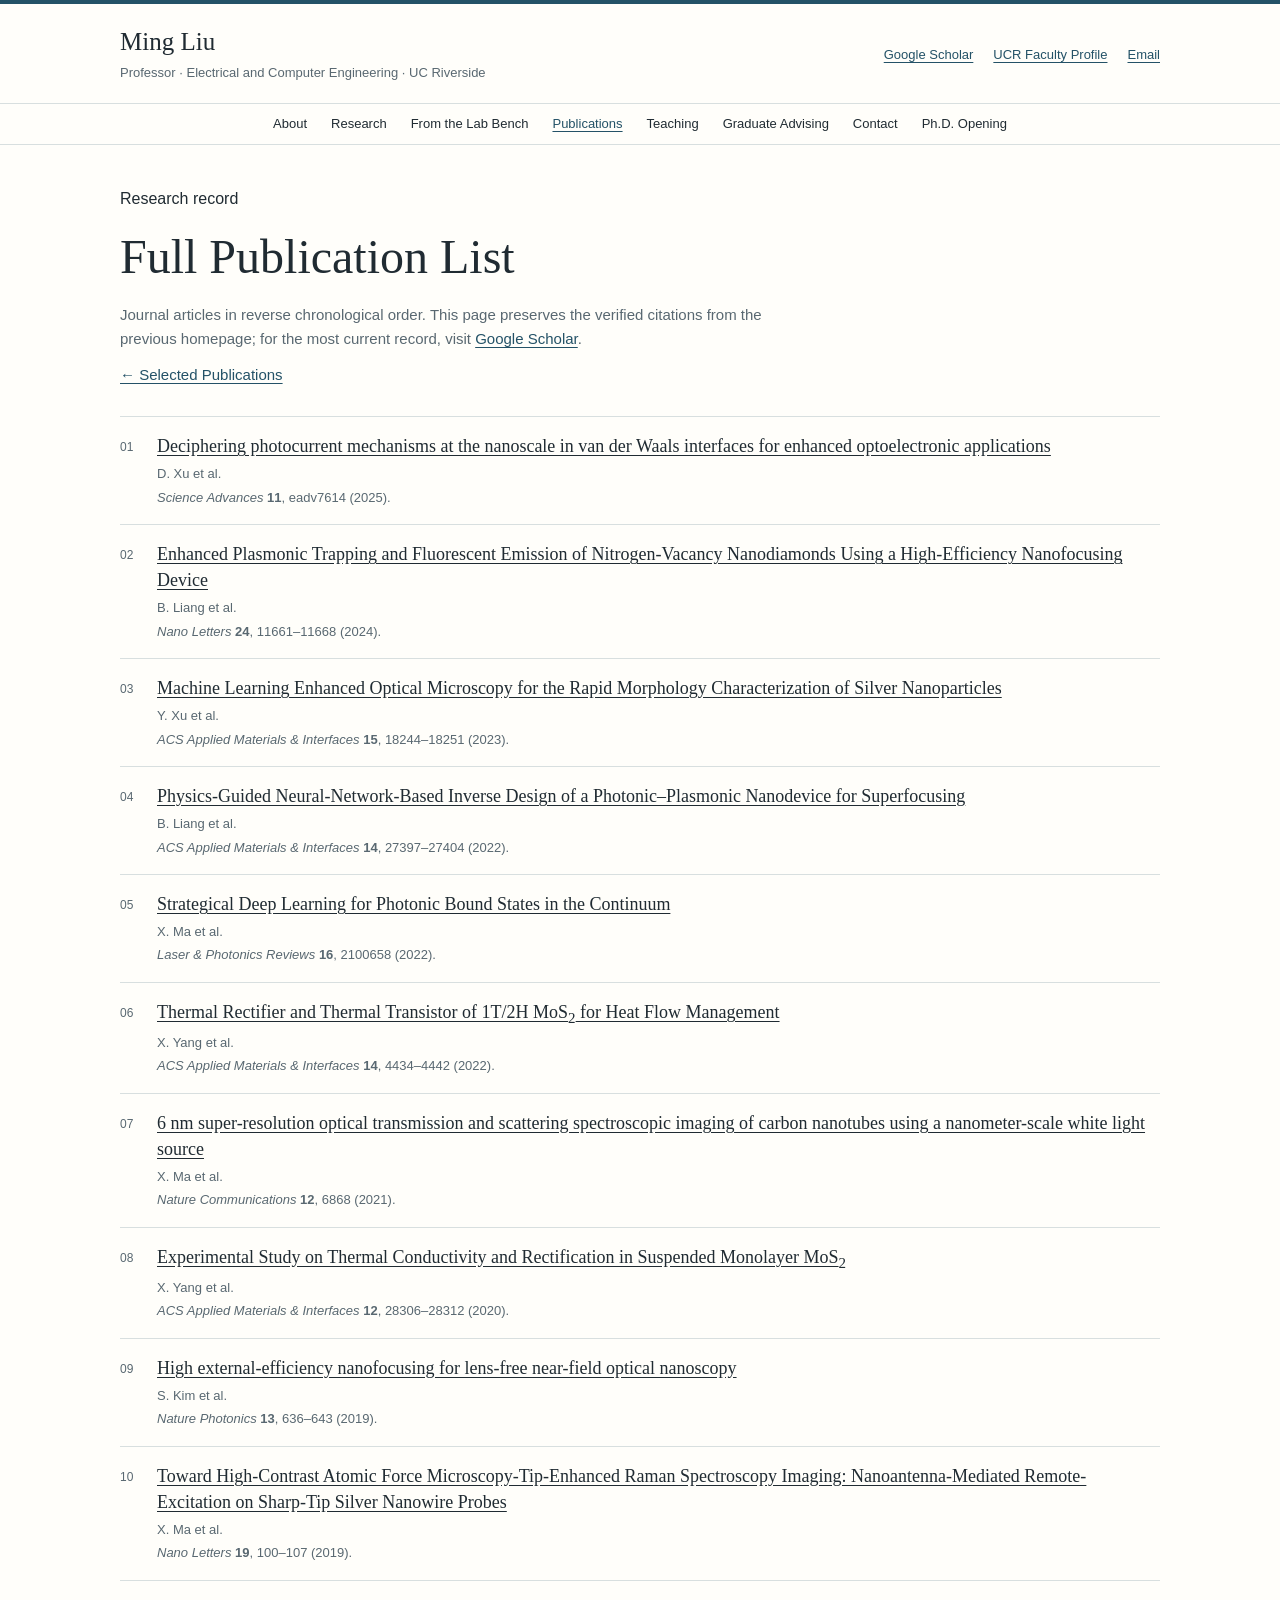
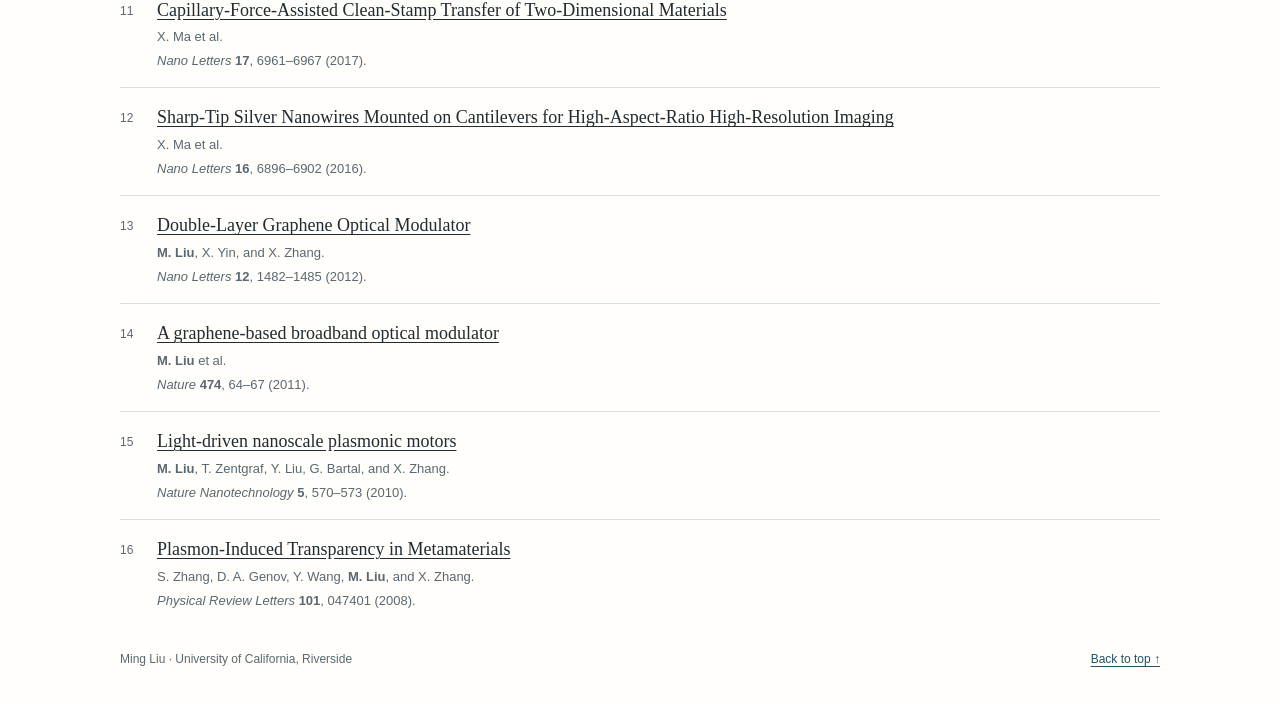
==== commit 1c2299ee: "Add quantum characterization PhD opening" ====
--- a/publications.html
+++ b/publications.html
@@ -22,6 +22,7 @@
       <li><a href="index.html#teaching">Teaching</a></li>
       <li><a href="index.html#graduate-advising">Graduate Advising</a></li>
       <li><a href="index.html#contact">Contact</a></li>
+      <li><a href="index.html#phd-opening">Ph.D. Opening</a></li>
     </ul></nav>
   </header>
   <main class="shell" id="main">
